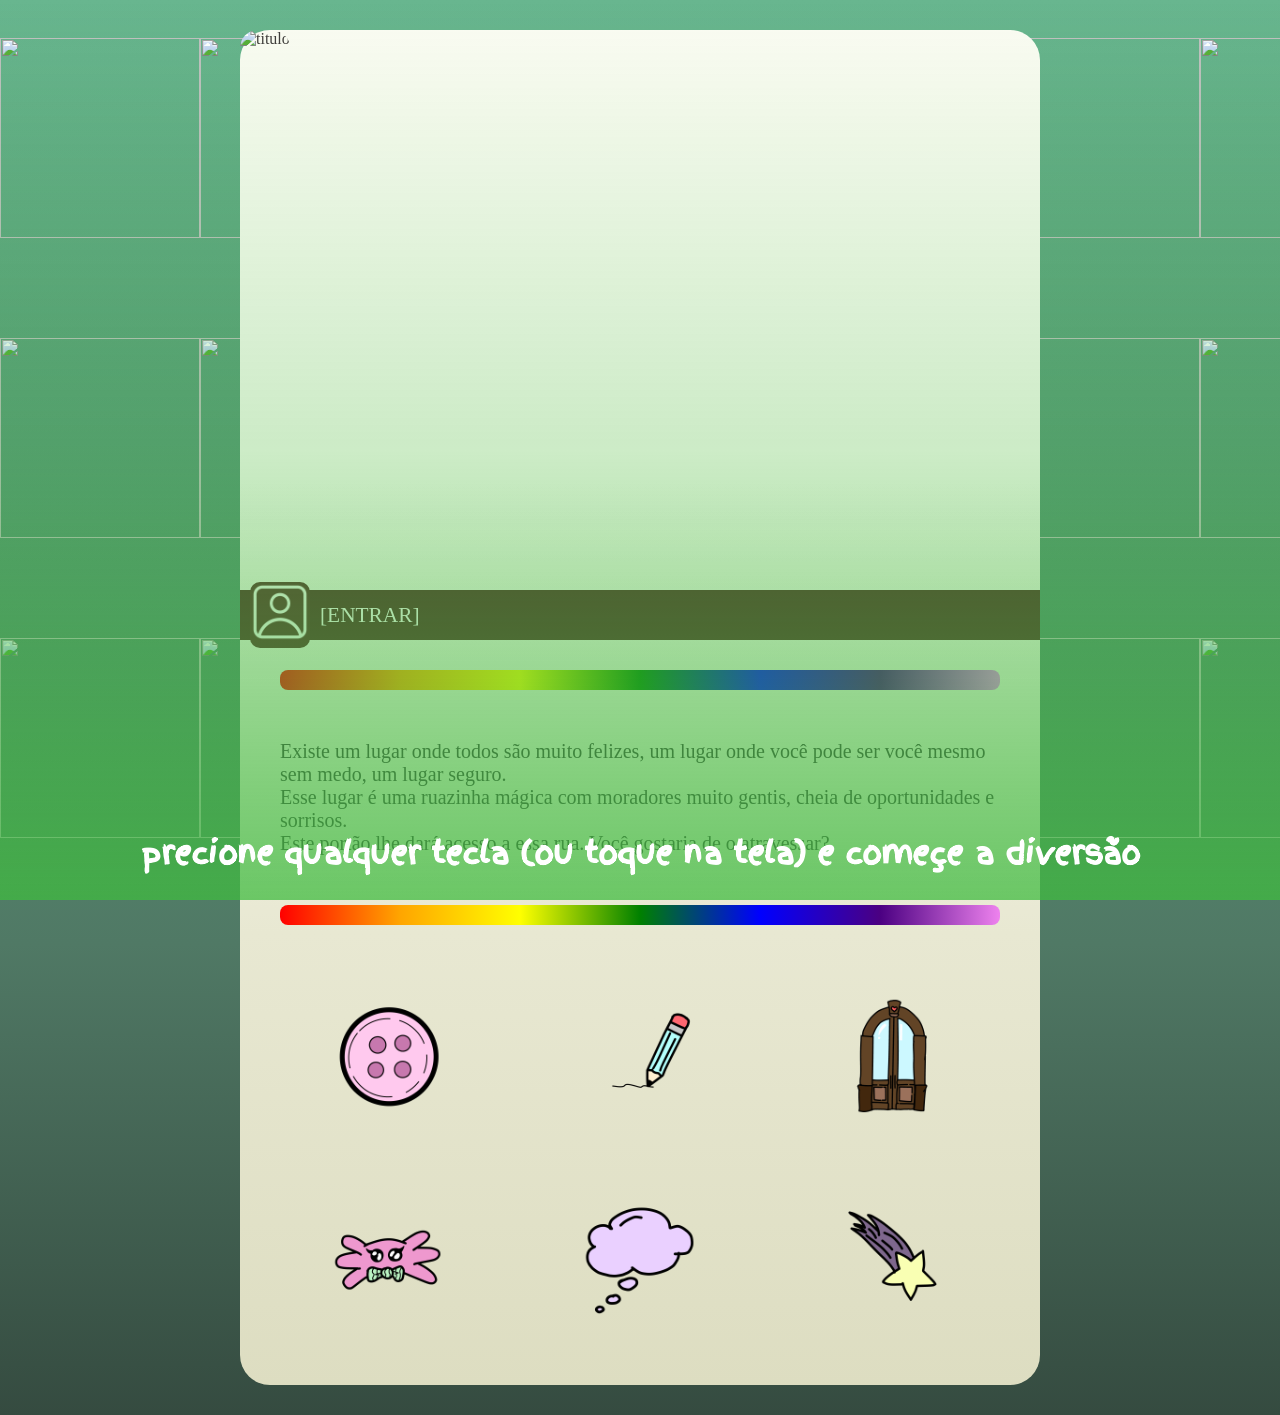
==== front/index.html @ c7fe06ac "envio de dev" ====
<!DOCTYPE html>
<html lang="pt-br">
<head>
  <meta charset="UTF-8">
  <title>Rua minha</title>
  <link rel="stylesheet" href="styles/style.css">
  <link rel="icon" href="../front/acervo/icones/Portão ícone .png">

</head>

<body>

  <div id="intro">

    <div id="filtro">

       <div id="instrucao">
        <h2>
          precione qualquer tecla (ou toque na tela) e começe a diversão

        </h2>
      </div>

    </div>

  </div>


  <div class="main">

    <div class="titulo">

      <img src="acervo/backgrounds/banner_personagens.png" draggable="false" alt="titulo">

    </div>

    <div class="usuario">

      <div class="conta_atual" onclick="paginaUsuario()">

        <div class="foto_perfil">

          <img src="../front/acervo/icones/quadrado-do-usuario.png">

        </div>
        <p id="nome">[ENTRAR]</p>

      </div>

    </div>

    <div class="break1"></div>

    <div class="info">

      <p id="historinha">
        Existe um lugar onde todos são muito felizes, um lugar onde você pode ser você mesmo sem medo, um lugar seguro.<br>
        Esse lugar é uma ruazinha mágica com moradores muito gentis, cheia de oportunidades e sorrisos.<br>
        Este portão lhe dará acesso a essa rua. Você gostaria de o atravessar?
      </p>

    </div>
    

    <div class="break1"></div>

    <div class="nav">

      <div class="buttons">

        <div class="container">

          <div id="entrar" onclick="cadastro()" onmouseenter="valbtn = 1; botaoIn()" onmouseleave="botaoOut()" class="botao">

            <img src="acervo/icones/Botão ícone .png" alt="">
            
            <p id="entrarTexto" class="textoBotao">Entrar</p>
            
          </div>

          <div id="novidades" onclick="novidades()" onmouseenter="valbtn = 4; botaoIn()" onmouseleave="botaoOut()" class="botao">

            <img src="acervo/icones/Manu.png" alt="">
            <p id="novidadesTexto" class="textoBotao">Novidades</p>
            
          </div>

        </div>

        <div class="container">

          <div id="tarefa" class="botao" onmouseenter="valbtn = 2; botaoIn()" onmouseleave="botaoOut()">

            <img src="acervo/icones/Lápis ícone .png" alt="">
            
            <p id="tarefaTexto" class="textoBotao">Tarefas</p>

          </div>

          <div id="comentario" onclick="comentario()" onmouseenter="valbtn = 5; botaoIn()" onmouseleave="botaoOut()" class="botao">

            <img src="acervo/icones/Balão ícone .png" alt="">
            <p id="comentariosTexto" class="textoBotao">Comentarios</p>
            
          </div>
          
        </div>   
        
        <div class="container">

          <div id="vizinhanca" class="botao" onclick="vizinha()"  onmouseenter="valbtn = 3; botaoIn()" onmouseleave="botaoOut()">

            <img src="acervo/icones/Portão ícone .png" alt="">
            
            <p id="ruaTexto" class="textoBotao">Ruazinha</p>

          </div>

          <div id="sobre" onclick="sobre()" onmouseenter="valbtn = 6; botaoIn()" onmouseleave="botaoOut()" class="botao">

            <img src="acervo/icones/Estrela ícone .png" alt="">
            <p id="sobreTexto" class="textoBotao">Sobre Nós</p>
            
          </div>

        </div> 

      </div>


    </div>

  </div>

 <div class="fundo_grid">

        <div class="linha" id="linha1">

             <div class="esteira">

                <img src="acervo/assets/lua.png" class="imagem-grid" alt="">
                <img src="acervo/assets/bolo.png" class="imagem-grid" alt="">
                <img src="acervo/assets/lupa.png" class="imagem-grid" alt="">
                <img src="acervo/assets/aquarela.png" class="imagem-grid" alt="">
                <img src="acervo/assets/Pirulito.png" class="imagem-grid" alt="">
                <img src="acervo/assets/Mapa.png" class="imagem-grid" alt="">
                <img src="acervo/assets/livro.png" class="imagem-grid" alt="">
                <img src="acervo/assets/doces.png" class="imagem-grid" alt="">
                <img src="acervo/assets/pinceis.png" class="imagem-grid" alt="">
                <img src="acervo/assets/binoculos.png" class="imagem-grid" alt="">
                <img src="acervo/assets/Giz.png" class="imagem-grid" alt="">
                <img src="acervo/assets/brilhos.png" class="imagem-grid" alt="">

                <img src="acervo/assets/pinceis.png" class="imagem-grid" alt="">
                <img src="acervo/assets/doces.png" class="imagem-grid" alt="">
                <img src="acervo/assets/livro.png" class="imagem-grid" alt="">
                <img src="acervo/assets/brilhos.png" class="imagem-grid" alt="">
                <img src="acervo/assets/lua.png" class="imagem-grid" alt="">
                <img src="acervo/assets/binoculos.png" class="imagem-grid" alt="">
                <img src="acervo/assets/Mapa.png" class="imagem-grid" alt="">
                <img src="acervo/assets/Pirulito.png" class="imagem-grid" alt="">
                <img src="acervo/assets/aquarela.png" class="imagem-grid" alt="">
                <img src="acervo/assets/Giz.png" class="imagem-grid" alt="">
                <img src="acervo/assets/bolo.png" class="imagem-grid" alt="">
                <img src="acervo/assets/lupa.png" class="imagem-grid" alt="">

            </div>

            
        </div>

        <div class="linha" id="linha2">

            
            <div class="esteira">

                <img src="acervo/assets/pinceis.png" class="imagem-grid" alt="">
                <img src="acervo/assets/doces.png" class="imagem-grid" alt="">
                <img src="acervo/assets/livro.png" class="imagem-grid" alt="">
                <img src="acervo/assets/brilhos.png" class="imagem-grid" alt="">
                <img src="acervo/assets/lua.png" class="imagem-grid" alt="">
                <img src="acervo/assets/binoculos.png" class="imagem-grid" alt="">
                <img src="acervo/assets/Mapa.png" class="imagem-grid" alt="">
                <img src="acervo/assets/Pirulito.png" class="imagem-grid" alt="">
                <img src="acervo/assets/aquarela.png" class="imagem-grid" alt="">
                <img src="acervo/assets/Giz.png" class="imagem-grid" alt="">
                <img src="acervo/assets/bolo.png" class="imagem-grid" alt="">
                <img src="acervo/assets/lupa.png" class="imagem-grid" alt="">

                <img src="acervo/assets/Giz.png" class="imagem-grid" alt="">
                <img src="acervo/assets/Mapa.png" class="imagem-grid" alt="">
                <img src="acervo/assets/aquarela.png" class="imagem-grid" alt="">
                <img src="acervo/assets/livro.png" class="imagem-grid" alt="">
                <img src="acervo/assets/lupa.png" class="imagem-grid" alt="">
                <img src="acervo/assets/pinceis.png" class="imagem-grid" alt="">
                <img src="acervo/assets/doces.png" class="imagem-grid" alt="">
                <img src="acervo/assets/Pirulito.png" class="imagem-grid" alt="">
                <img src="acervo/assets/brilhos.png" class="imagem-grid" alt="">
                <img src="acervo/assets/bolo.png" class="imagem-grid" alt="">
                <img src="acervo/assets/binoculos.png" class="imagem-grid" alt="">
                <img src="acervo/assets/lua.png" class="imagem-grid" alt="">


            </div>

        </div>

        <div class="linha" id="linha3">

            
            <div class="esteira">

                <img src="acervo/assets/Giz.png" class="imagem-grid" alt="">
                <img src="acervo/assets/Mapa.png" class="imagem-grid" alt="">
                <img src="acervo/assets/aquarela.png" class="imagem-grid" alt="">
                <img src="acervo/assets/livro.png" class="imagem-grid" alt="">
                <img src="acervo/assets/lupa.png" class="imagem-grid" alt="">
                <img src="acervo/assets/pinceis.png" class="imagem-grid" alt="">
                <img src="acervo/assets/doces.png" class="imagem-grid" alt="">
                <img src="acervo/assets/Pirulito.png" class="imagem-grid" alt="">
                <img src="acervo/assets/brilhos.png" class="imagem-grid" alt="">
                <img src="acervo/assets/bolo.png" class="imagem-grid" alt="">
                <img src="acervo/assets/binoculos.png" class="imagem-grid" alt="">
                <img src="acervo/assets/lua.png" class="imagem-grid" alt="">

                <img src="acervo/assets/livro.png" class="imagem-grid" alt="">
                <img src="acervo/assets/bolo.png" class="imagem-grid" alt="">
                <img src="acervo/assets/lupa.png" class="imagem-grid" alt="">
                <img src="acervo/assets/aquarela.png" class="imagem-grid" alt="">
                <img src="acervo/assets/Pirulito.png" class="imagem-grid" alt="">
                <img src="acervo/assets/Mapa.png" class="imagem-grid" alt="">
                <img src="acervo/assets/lua.png" class="imagem-grid" alt="">
                <img src="acervo/assets/doces.png" class="imagem-grid" alt="">
                <img src="acervo/assets/pinceis.png" class="imagem-grid" alt="">
                <img src="acervo/assets/binoculos.png" class="imagem-grid" alt="">
                <img src="acervo/assets/Giz.png" class="imagem-grid" alt="">
                <img src="acervo/assets/brilhos.png" class="imagem-grid" alt="">

            </div>

        </div>



    </div>


  <script src="scripts/script.js"></script>

</body>
</html>
---- front/styles/style.css ----
@import url('https://fonts.googleapis.com/css2?family=Finger+Paint&display=swap');

@keyframes Deslizar {
    from {
        transform: translateX(0);
    }

    to {
        transform: translateX(-50%);
    }
}


body {
  margin: 0;
  font-family: 'Comic Sans MS', cursive;
  width: 100%;
  height: 100%;
  background-image: linear-gradient(to top,
  #354b40,
  #507965,
  #599678,
  #68b68f);
  display: flex;
  justify-content: center;
  color: #3f3b3b;
  overflow: hidden;

}

::-webkit-scrollbar{

  display: none;

}

.fundo_grid{

    width: 100%;
    height: 100%;
    overflow: hidden;
    display: flex;
    flex-direction: column;
    justify-content: space-around;
    position: fixed;
    top: 0;
    left: 0;
    z-index: -1;

}

.linha{

    display: flex;
    overflow: hidden;
    white-space: nowrap;
    width: 100%;
    height: 25%;

}

.esteira{

    display: flex;
    animation: Deslizar 120s linear infinite;

}

#linha2 .esteira{

    flex-direction: row-reverse;
    animation-direction: reverse;

}

.fundo_grid img{

    width: 200px;
    height: 200px;

}

#intro {
    position: fixed;
    top: 0;
    left: 0;
    width: 100%;
    height: 100%;
    background-image: url(../acervo/backgrounds/portao_background.jpeg);
    background-size: cover;
    background-position: center;
    background-repeat: no-repeat;
    display: flex;
    flex-direction: column;
    justify-content: flex-end;
    align-items: center;
    z-index: 1000;
    transition: opacity 0.5s ease;
}

#filtro{

  top: 0;
  left: 0;
  width: 100%;
  height: 100%;
  position: fixed;
  z-index: 1001;
  background-image: linear-gradient(to top, 
  rgba(64, 187, 64, 0.75),
  rgba(64, 187, 64, 0.25),
  rgba(64, 187, 64, 0)
  );
  display: flex;
  flex-direction: column;
  justify-content: flex-end;
  align-items: center;
  color: white;

}

#instrucao{

  font-size: 15pt;
  font-family: 'Finger Paint';

}

.main{

  background: linear-gradient(to bottom, 
    #fcfcf4, 
    #fcfcf4, 
    #e8e8d2, 
    #ddddc1 
 
  );
  height: 100%;
  width: 800px;
  margin: 30px;
  border-radius: 30px;
  display: flex;
  flex-direction: column;
  align-items: center;

}

.titulo{
  width: 100%;
  height: 560px;
  object-fit: initial;

}

.titulo img{

  height: 720px;
  width: 100%;
  border-radius: 30px 30px 0px 0px;
  position: relative;
  z-index: 998;

}

.usuario{

  background-color: #572929;
  height: 200px;

}

.conta_atual{

  z-index: 999;
  padding: 0 10px 0 10px;
  color: #fcfcf4;
  font-size: 16pt;
  cursor: pointer;

}

.foto_perfil{

  background-color: #5d2c2c;
  border-radius: 10px;

}

.conta_atual img{

  width: 60px;
  height: 60px;
  filter: brightness(0) saturate(100%) invert(100%) 
  sepia(76%) saturate(186%) hue-rotate(325deg) 
  brightness(104%) contrast(98%);

}

.break1{

  width: 90%;
  height: 20px;
  margin: 30px 0px 30px 0px;
  border-radius: 8px;
  background: linear-gradient(to right, 
    red, 
    orange, 
    yellow, 
    green, 
    blue, 
    indigo, 
    violet
  );


}

.break2{

  width: 60%;
  height: 10px;
  margin: 30px 0px 30px 0px;
  border-radius: 8px;
  background: linear-gradient(to right, 
    red, 
    orange, 
    yellow, 
    green, 
    blue, 
    indigo, 
    violet
  );


}

.info{

  width: 90%;
  font-size: 15pt;
  display: flex;
  flex-direction: column;
  align-items: center;

}

.nav{

  width: 95%;
  height: 20%;
  display: flex;
  flex-direction: column;
  align-items: center;
  justify-content: center;
  margin-bottom: 30px;

}

.buttons{

  display: flex;
  flex-direction: row;
  justify-content: space-around;
  width: 100%;
  height: 400px;

}

.container{

  position: relative;
  width: 200px;
  height: 200px;

}

.botao{

  width: 100%;
  height: 100%;
  display: flex;
  flex-direction: column;
  align-items: center;
  justify-content: center;
  z-index: 0;
  

}

.botao img{

  width: 120px;
  height: 120px;

}

button{

  font-size: 20pt;
  margin: 20px ;
  border: none;
  padding: 10px;
  border-radius: 20px;
  background-color: #8e5252;
  color: #fcfcf4;


}

#contexto{

  font-family: 'Finger Paint';

}

.usuario{

  width: 100%;
  height: 50px;
  display: flex;
  flex-direction: row;
  justify-content: space-between;

}

.conta_atual{

  display: flex;
  align-items: center;
  justify-content: center;
  gap: 10px;

}

.textoBotao{

  display: none;
  font-size: 17pt;
  border-bottom: #0ecf72 5px solid;

}
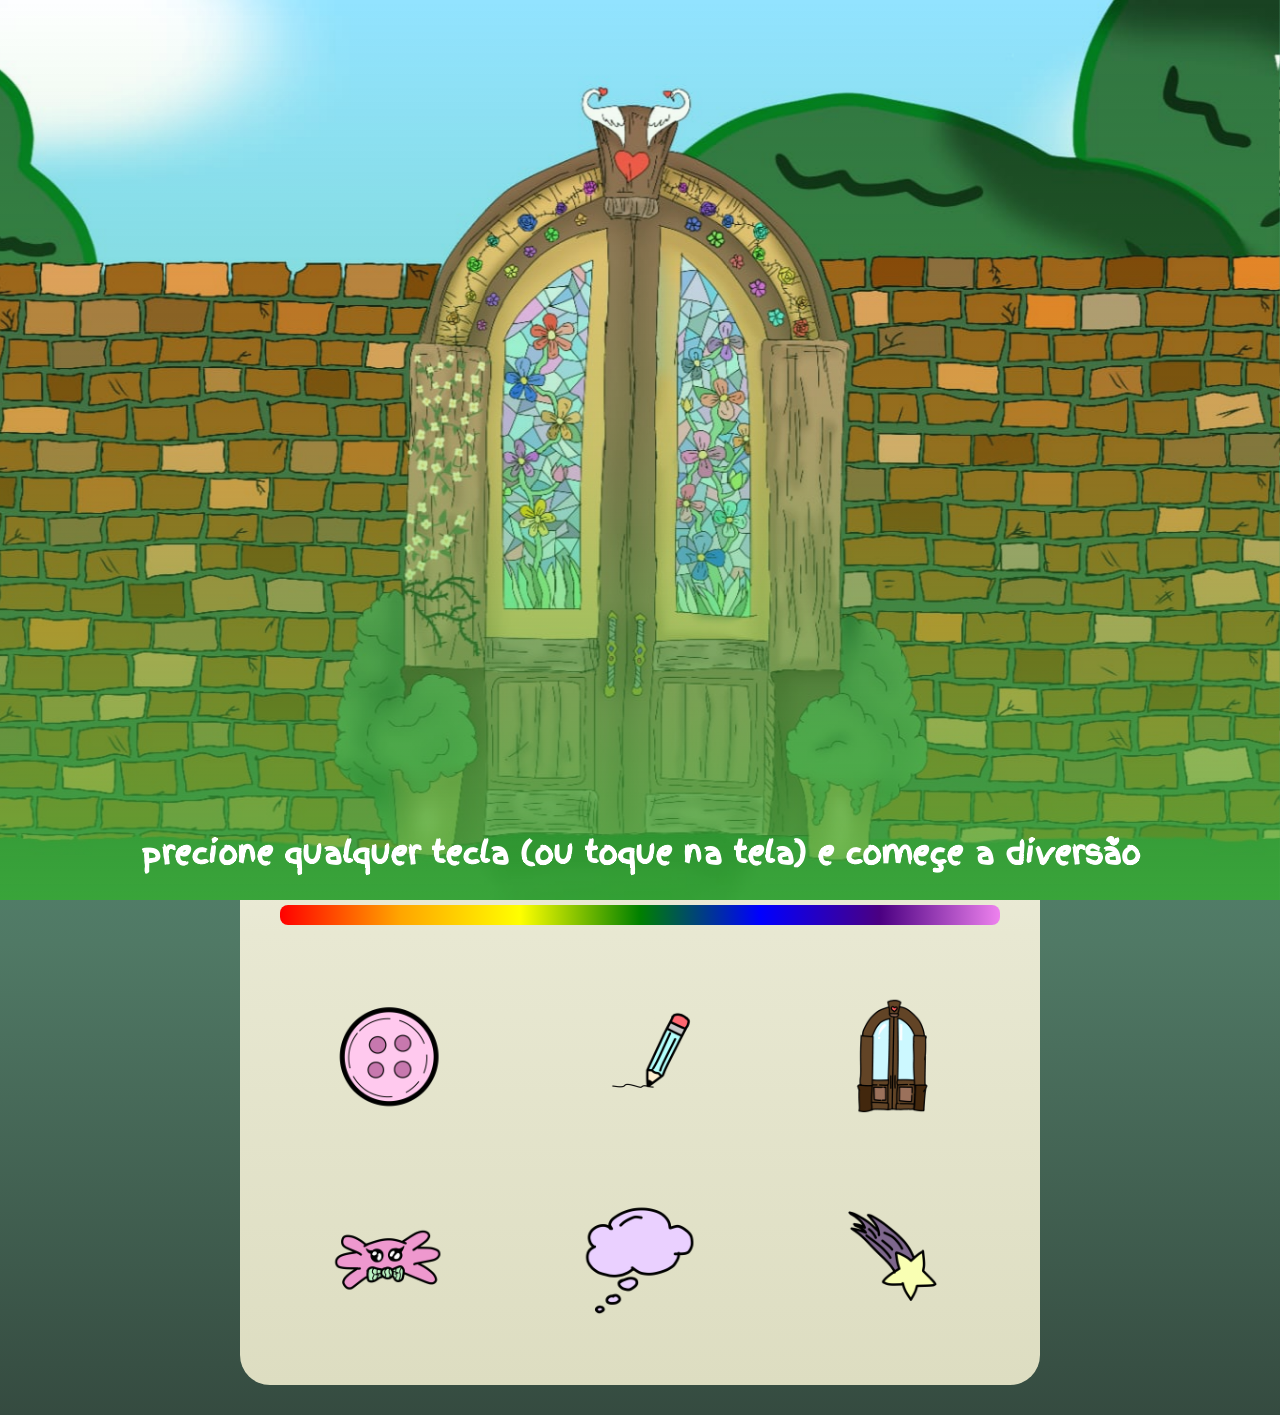
==== commit 32d6e338: "alteração de caminho" ====
--- a/front/index.html
+++ b/front/index.html
@@ -4,7 +4,7 @@
   <meta charset="UTF-8">
   <title>Rua minha</title>
   <link rel="stylesheet" href="styles/style.css">
-  <link rel="icon" href="../front/acervo/icones/Portão ícone .png">
+  <link rel="icon" href="./acervo/icones/Portão ícone .png">
 
 </head>
 
@@ -40,7 +40,7 @@
 
         <div class="foto_perfil">
 
-          <img src="../front/acervo/icones/quadrado-do-usuario.png">
+          <img src="./acervo/icones/quadrado-do-usuario.png">
 
         </div>
         <p id="nome">[ENTRAR]</p>
